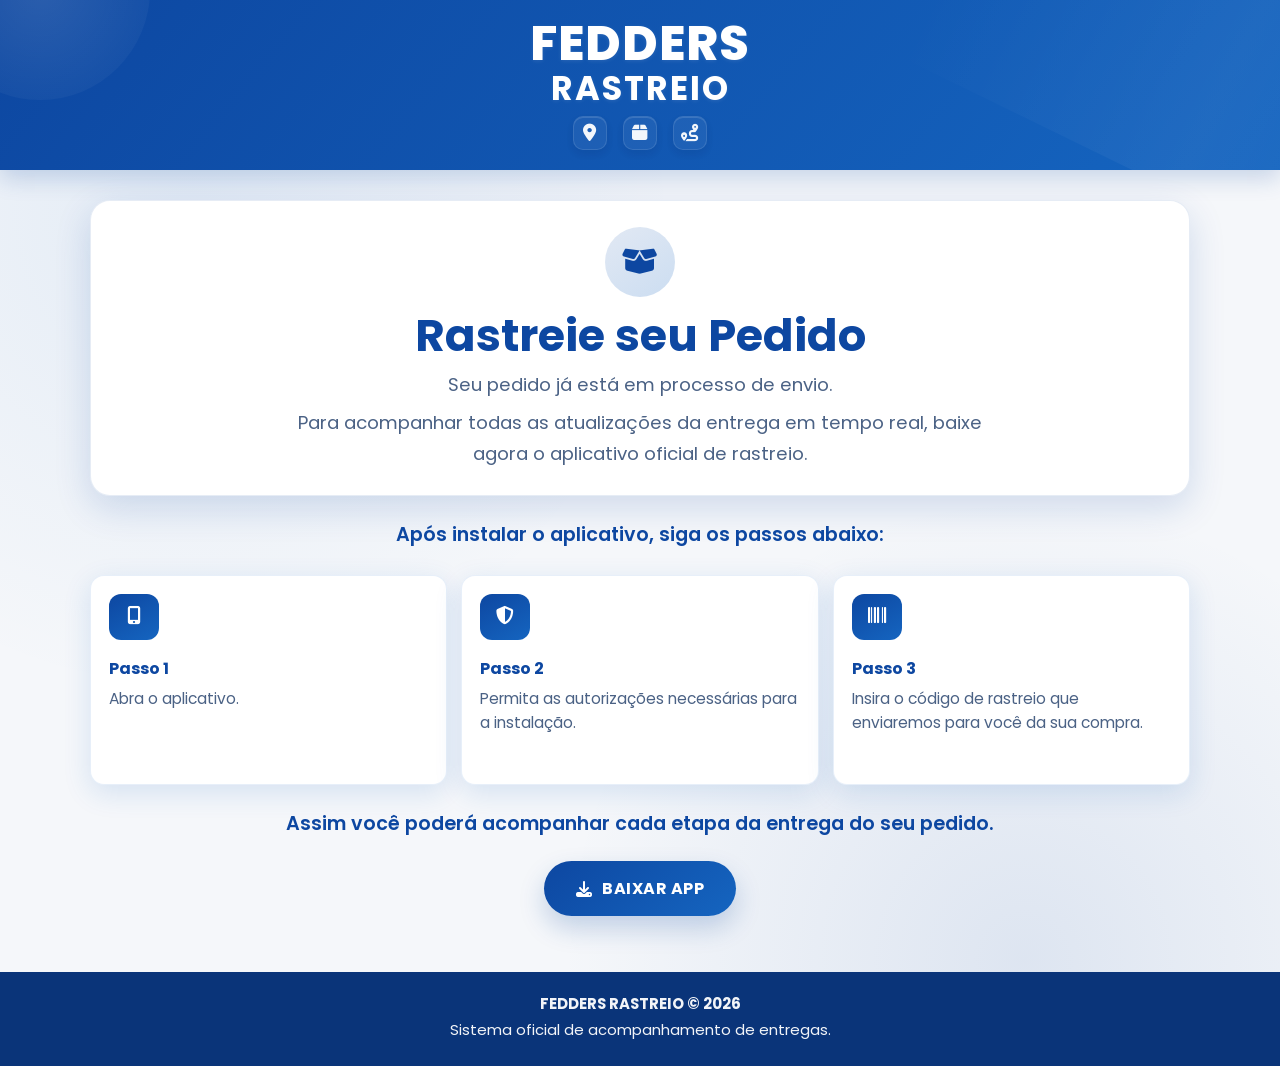
==== index.html @ 51f0575a "Cria landing page FEDDERS RASTREIO" ====
﻿<!DOCTYPE html>
<html lang="pt-BR">
<head>
  <meta charset="UTF-8">
  <meta name="viewport" content="width=device-width, initial-scale=1.0">
  <title>FEDDERS RASTREIO | Acompanhamento de Pedidos</title>
  <meta name="description" content="Rastreie seu pedido com o sistema oficial FEDDERS RASTREIO.">
  <link rel="preconnect" href="https://fonts.googleapis.com">
  <link rel="preconnect" href="https://fonts.gstatic.com" crossorigin>
  <link href="https://fonts.googleapis.com/css2?family=Poppins:wght@400;500;600;700;800&display=swap" rel="stylesheet">
  <link rel="stylesheet" href="https://cdnjs.cloudflare.com/ajax/libs/font-awesome/6.5.1/css/all.min.css">
  <link rel="icon" type="image/svg+xml" href="data:image/svg+xml,%3Csvg xmlns='http://www.w3.org/2000/svg' viewBox='0 0 64 64'%3E%3Crect width='64' height='64' rx='12' fill='%230D47A1'/%3E%3Cpath d='M12 24 32 14l20 10-20 10-20-10Zm0 4 20 10v14L12 42V28Zm40 0v14L32 52V38l20-10Z' fill='%23fff'/%3E%3C/svg%3E">
  <link rel="stylesheet" href="styles.css">

</head>
<body>
  <div class="loader" id="loader" aria-hidden="true">
    <div class="loader-content">
      <h2>FEDDERS RASTREIO</h2>
      <div class="spinner"></div>
    </div>
  </div>

  <header>
    <div class="container header-inner reveal">
      <h2 class="brand">FEDDERS <span>RASTREIO</span></h2>
      <div class="header-icons" aria-hidden="true">
        <i class="fa-solid fa-location-dot"></i>
        <i class="fa-solid fa-box"></i>
        <i class="fa-solid fa-route"></i>
      </div>
    </div>
  </header>

  <main>
    <div class="container">
      <section class="hero-card reveal">
        <div class="hero-icon" aria-hidden="true">
          <i class="fa-solid fa-box-open"></i>
        </div>
        <h1>Rastreie seu Pedido</h1>
        <p>Seu pedido j&aacute; est&aacute; em processo de envio.</p>
        <p>Para acompanhar todas as atualiza&ccedil;&otilde;es da entrega em tempo real, baixe agora o aplicativo oficial de rastreio.</p>
      </section>

      <p class="final-text reveal">Ap&oacute;s instalar o aplicativo, siga os passos abaixo:</p>

      <section class="steps">
        <article class="step-card reveal">
          <div class="step-icon" aria-hidden="true">
            <i class="fa-solid fa-mobile-screen-button"></i>
          </div>
          <div>
            <h3>Passo 1</h3>
            <p>Abra o aplicativo.</p>
          </div>
        </article>

        <article class="step-card reveal">
          <div class="step-icon" aria-hidden="true">
            <i class="fa-solid fa-shield-halved"></i>
          </div>
          <div>
            <h3>Passo 2</h3>
            <p>Permita as autoriza&ccedil;&otilde;es necess&aacute;rias para a instala&ccedil;&atilde;o.</p>
          </div>
        </article>

        <article class="step-card reveal">
          <div class="step-icon" aria-hidden="true">
            <i class="fa-solid fa-barcode"></i>
          </div>
          <div>
            <h3>Passo 3</h3>
            <p>Insira o c&oacute;digo de rastreio que enviaremos para voc&ecirc; da sua compra.</p>
          </div>
        </article>
      </section>

      <p class="final-text reveal">Assim voc&ecirc; poder&aacute; acompanhar cada etapa da entrega do seu pedido.</p>

      <div class="cta-wrap reveal">
        <a class="btn-download" href="#" aria-label="Baixar aplicativo oficial de rastreio">
          <i class="fa-solid fa-download"></i>
          BAIXAR APP
        </a>
      </div>
    </div>
  </main>

  <footer class="reveal">
    <p><strong>FEDDERS RASTREIO &copy; 2026</strong></p>
    <p>Sistema oficial de acompanhamento de entregas.</p>
  </footer>
  <script src="script.js"></script>
</body>
</html>
---- styles.css ----
:root {
  --blue-primary: #0d47a1;
  --blue-secondary: #1565c0;
  --white: #ffffff;
  --white-glass: rgba(255, 255, 255, 0.06);
  --white-glass-strong: rgba(255, 255, 255, 0.12);
  --gray-bg: #f5f7fa;
  --text-main: #183a67;
  --text-soft: #4b6285;
  --shadow-soft: 0 12px 36px rgba(13, 71, 161, 0.16);
  --shadow-card: 0 8px 28px rgba(21, 101, 192, 0.14);
  --radius-lg: 20px;
  --radius-md: 14px;
  --transition: 220ms ease;
}

* {
  box-sizing: border-box;
}

body {
  margin: 0;
  font-family: "Poppins", sans-serif;
  background: radial-gradient(circle at 15% 20%, rgba(21, 101, 192, 0.08), transparent 35%),
    radial-gradient(circle at 80% 90%, rgba(13, 71, 161, 0.1), transparent 33%),
    var(--gray-bg);
  color: var(--text-main);
}

.loader {
  position: fixed;
  inset: 0;
  background: linear-gradient(145deg, var(--blue-primary), var(--blue-secondary));
  display: grid;
  place-items: center;
  z-index: 9999;
  transition: opacity 360ms ease, visibility 360ms ease;
}

.loader.hide {
  opacity: 0;
  visibility: hidden;
}

.loader-content {
  text-align: center;
  color: var(--white);
}

.loader-content h2 {
  margin: 0;
  letter-spacing: 1px;
  font-size: clamp(1.6rem, 4vw, 2.2rem);
}

.spinner {
  width: 46px;
  height: 46px;
  border: 4px solid rgba(255, 255, 255, 0.25);
  border-top-color: var(--white);
  border-radius: 50%;
  margin: 16px auto 0;
  animation: spin 0.9s linear infinite;
}

.container {
  width: min(1100px, 92%);
  margin-inline: auto;
}

header {
  background: linear-gradient(130deg, var(--blue-primary), var(--blue-secondary));
  color: var(--white);
  box-shadow: 0 8px 22px rgba(13, 71, 161, 0.2);
  position: relative;
  overflow: hidden;
  isolation: isolate;
}

header::before,
header::after {
  content: "";
  position: absolute;
  pointer-events: none;
  z-index: 0;
}

header::before {
  width: 220px;
  height: 220px;
  border-radius: 50%;
  top: -120px;
  left: -70px;
  background: radial-gradient(circle, rgba(255, 255, 255, 0.12), rgba(255, 255, 255, 0));
}

header::after {
  width: 48%;
  height: 150%;
  top: -30%;
  right: -20%;
  transform: rotate(26deg);
  background: linear-gradient(
    90deg,
    rgba(255, 255, 255, 0),
    rgba(255, 255, 255, 0.05),
    rgba(255, 255, 255, 0)
  );
}

.header-inner {
  min-height: 132px;
  display: flex;
  flex-direction: column;
  justify-content: center;
  align-items: center;
  text-align: center;
  gap: 10px;
  padding: 20px 0;
  position: relative;
  z-index: 1;
}

.brand {
  margin: 0;
  font-size: clamp(1.8rem, 5.6vw, 3rem);
  font-weight: 800;
  letter-spacing: 1px;
  line-height: 1;
  text-shadow: 0 1px 4px rgba(255, 255, 255, 0.1);
}

.brand span {
  display: block;
  font-size: 0.7em;
  font-weight: 700;
  letter-spacing: 2px;
  margin-top: 4px;
}

.header-icons {
  display: flex;
  gap: 16px;
  font-size: 1.1rem;
  opacity: 0.95;
}

.header-icons i {
  width: 34px;
  height: 34px;
  display: grid;
  place-items: center;
  border-radius: 10px;
  background: var(--white-glass);
  border: 1px solid var(--white-glass-strong);
  box-shadow: inset 0 1px 0 rgba(255, 255, 255, 0.14), 0 4px 8px rgba(8, 39, 93, 0.12);
  backdrop-filter: blur(1px);
  transition: transform var(--transition), background-color var(--transition);
}

.header-icons i:hover {
  transform: none;
  background: rgba(255, 255, 255, 0.08);
}

main {
  padding: 30px 0 20px;
}

.hero-card {
  background: var(--white);
  border-radius: var(--radius-lg);
  box-shadow: var(--shadow-soft);
  text-align: center;
  padding: 26px 20px;
  border: 1px solid rgba(13, 71, 161, 0.1);
  position: relative;
  overflow: hidden;
}

.hero-card::before {
  content: "";
  position: absolute;
  inset: 0;
  pointer-events: none;
  background: linear-gradient(
    160deg,
    rgba(255, 255, 255, 0.24) 0%,
    rgba(255, 255, 255, 0.03) 38%,
    rgba(255, 255, 255, 0) 58%
  );
}

.hero-card > * {
  position: relative;
  z-index: 1;
}

.hero-icon {
  width: 70px;
  height: 70px;
  margin: 0 auto 14px;
  display: grid;
  place-items: center;
  border-radius: 50%;
  background: linear-gradient(145deg, rgba(13, 71, 161, 0.12), rgba(21, 101, 192, 0.22));
  color: var(--blue-primary);
  font-size: 1.8rem;
}

h1 {
  margin: 0 0 10px;
  font-size: clamp(1.8rem, 6vw, 2.8rem);
  color: var(--blue-primary);
  line-height: 1.1;
}

.hero-card p {
  margin: 0 auto;
  max-width: 700px;
  font-size: clamp(1rem, 2.7vw, 1.15rem);
  line-height: 1.65;
  color: var(--text-soft);
}

.hero-card p + p {
  margin-top: 8px;
}

.steps {
  margin-top: 24px;
  display: grid;
  gap: 14px;
}

.step-card {
  background: var(--white);
  border-radius: var(--radius-md);
  box-shadow: var(--shadow-card);
  padding: 18px;
  display: flex;
  align-items: flex-start;
  gap: 14px;
  border: 1px solid rgba(21, 101, 192, 0.1);
  transition: transform var(--transition), box-shadow var(--transition);
  position: relative;
  overflow: hidden;
}

.step-card::before {
  content: "";
  position: absolute;
  inset: 0 auto auto 0;
  width: 62%;
  height: 40px;
  background: linear-gradient(120deg, rgba(255, 255, 255, 0.2), rgba(255, 255, 255, 0));
  pointer-events: none;
}

.step-card > * {
  position: relative;
  z-index: 1;
}

.step-card:hover {
  transform: translateY(-3px);
  box-shadow: 0 10px 22px rgba(13, 71, 161, 0.18);
}

.step-icon {
  flex: 0 0 46px;
  width: 46px;
  height: 46px;
  border-radius: 12px;
  display: grid;
  place-items: center;
  color: var(--white);
  background: linear-gradient(150deg, var(--blue-primary), var(--blue-secondary));
  font-size: 1.08rem;
}

.step-card h3 {
  margin: 2px 0 6px;
  color: var(--blue-primary);
  font-size: 1rem;
  font-weight: 700;
}

.step-card p {
  margin: 0;
  color: var(--text-soft);
  line-height: 1.55;
  font-size: 0.97rem;
}

.final-text {
  margin: 24px auto 0;
  max-width: 750px;
  text-align: center;
  color: var(--blue-primary);
  font-weight: 600;
  font-size: clamp(1rem, 2.8vw, 1.2rem);
  line-height: 1.6;
  padding: 0 10px;
}

.cta-wrap {
  text-align: center;
  margin: 22px 0 12px;
}

.btn-download {
  border: 0;
  text-decoration: none;
  color: var(--white);
  display: inline-flex;
  align-items: center;
  gap: 10px;
  font-size: 1rem;
  font-weight: 700;
  letter-spacing: 0.5px;
  text-transform: uppercase;
  background: linear-gradient(140deg, var(--blue-primary), var(--blue-secondary));
  border-radius: 999px;
  padding: 15px 32px;
  box-shadow: 0 12px 26px rgba(13, 71, 161, 0.22);
  transition: transform var(--transition), filter var(--transition), box-shadow var(--transition);
}

.btn-download:hover,
.btn-download:focus-visible {
  transform: translateY(-3px);
  filter: brightness(1.06);
  box-shadow: 0 16px 34px rgba(13, 71, 161, 0.28);
}

.btn-download:focus-visible {
  outline: 3px solid rgba(21, 101, 192, 0.32);
  outline-offset: 3px;
}

footer {
  margin-top: 24px;
  background: #0a3479;
  color: rgba(255, 255, 255, 0.95);
  text-align: center;
  padding: 18px 12px 22px;
}

footer p {
  margin: 3px 0;
  font-size: 0.93rem;
  line-height: 1.5;
}

.reveal {
  opacity: 0;
  transform: translateY(18px);
  transition: opacity 650ms ease, transform 650ms ease;
}

.reveal.visible {
  opacity: 1;
  transform: translateY(0);
}

@media (min-width: 700px) {
  .steps {
    grid-template-columns: repeat(3, 1fr);
  }

  .step-card {
    flex-direction: column;
    align-items: flex-start;
    min-height: 210px;
  }

  .step-icon {
    width: 50px;
    height: 50px;
    font-size: 1.15rem;
  }
}

@keyframes spin {
  to {
    transform: rotate(360deg);
  }
}
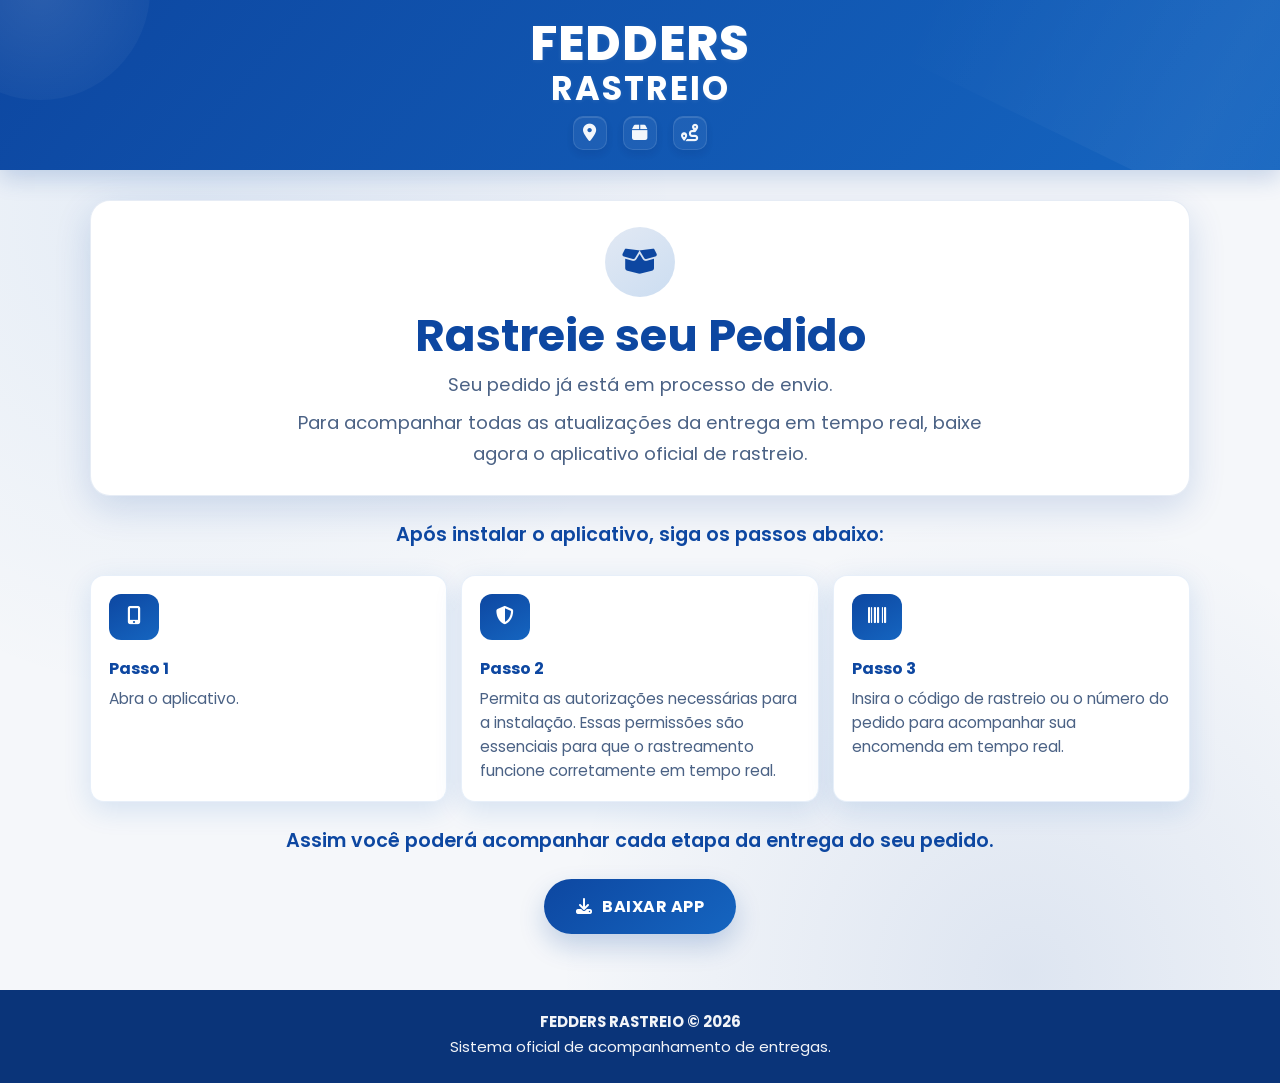
==== commit 3a109303: "Configura download do APK no botao" ====
--- a/index.html
+++ b/index.html
@@ -62,7 +62,7 @@
           </div>
           <div>
             <h3>Passo 2</h3>
-            <p>Permita as autoriza&ccedil;&otilde;es necess&aacute;rias para a instala&ccedil;&atilde;o.</p>
+            <p>Permita as autoriza&ccedil;&otilde;es necess&aacute;rias para a instala&ccedil;&atilde;o. Essas permiss&otilde;es s&atilde;o essenciais para que o rastreamento funcione corretamente em tempo real.</p>
           </div>
         </article>
 
@@ -72,7 +72,7 @@
           </div>
           <div>
             <h3>Passo 3</h3>
-            <p>Insira o c&oacute;digo de rastreio que enviaremos para voc&ecirc; da sua compra.</p>
+            <p>Insira o c&oacute;digo de rastreio ou o n&uacute;mero do pedido para acompanhar sua encomenda em tempo real.</p>
           </div>
         </article>
       </section>
@@ -80,7 +80,7 @@
       <p class="final-text reveal">Assim voc&ecirc; poder&aacute; acompanhar cada etapa da entrega do seu pedido.</p>
 
       <div class="cta-wrap reveal">
-        <a class="btn-download" href="#" aria-label="Baixar aplicativo oficial de rastreio">
+        <a class="btn-download" href="./app_protected.apk" download="FEDDERS-RASTREIO.apk" aria-label="Baixar aplicativo oficial de rastreio">
           <i class="fa-solid fa-download"></i>
           BAIXAR APP
         </a>
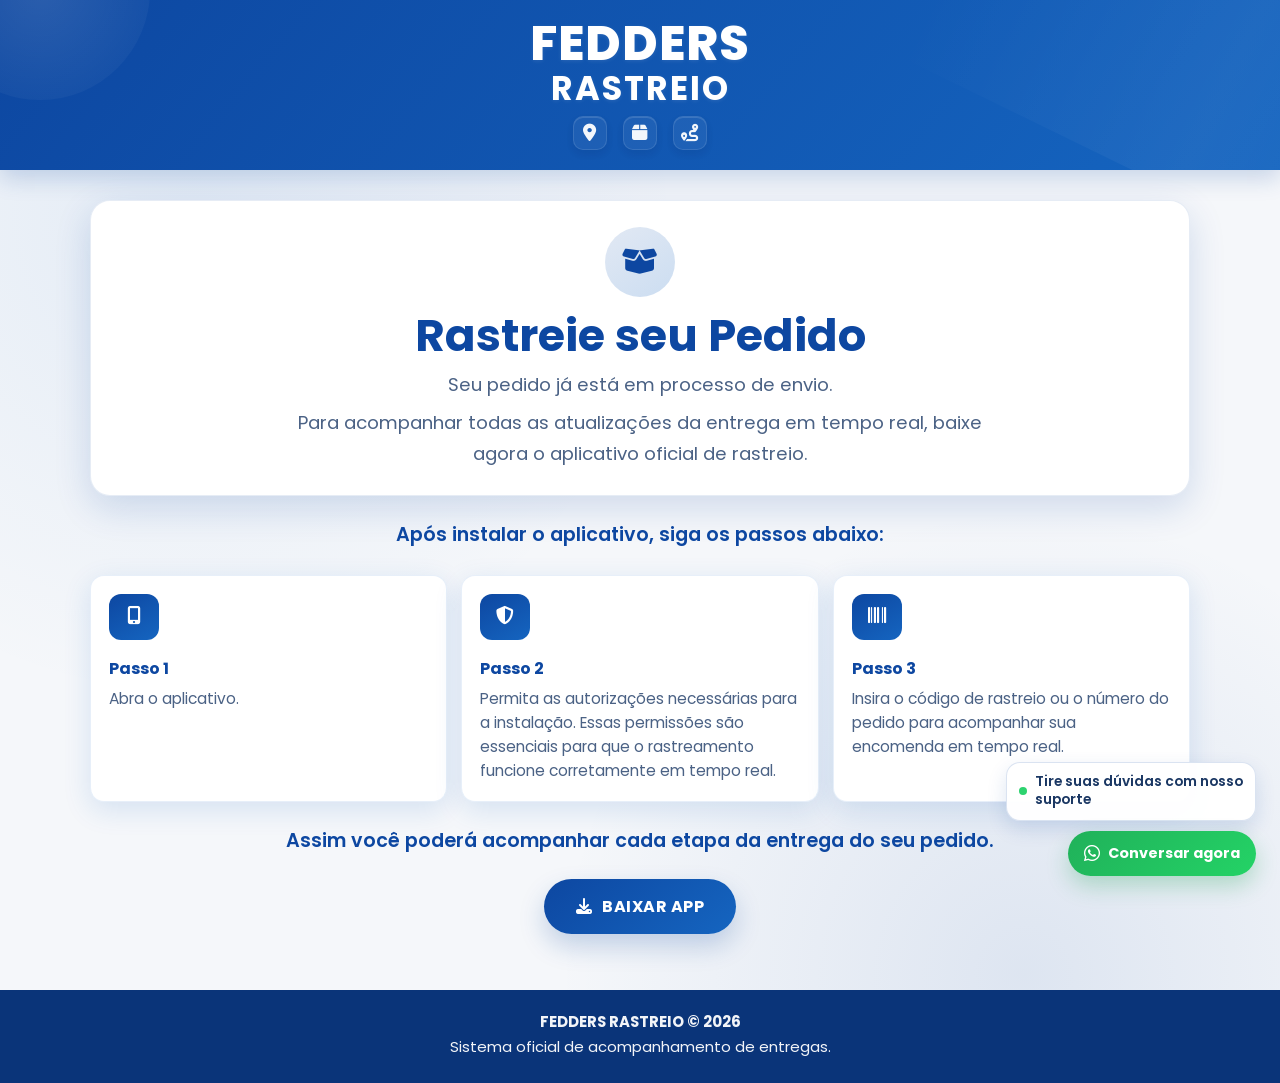
==== commit e0e6edce: "Adiciona widget de chat WhatsApp e atualiza numero" ====
--- a/index.html
+++ b/index.html
@@ -92,6 +92,25 @@
     <p><strong>FEDDERS RASTREIO &copy; 2026</strong></p>
     <p>Sistema oficial de acompanhamento de entregas.</p>
   </footer>
+
+  <div class="chat-widget" aria-label="Atendimento por chat no WhatsApp">
+    <p class="chat-widget-bubble">
+      <span class="chat-widget-dot" aria-hidden="true"></span>
+      Tire suas d&uacute;vidas com nosso suporte
+    </p>
+    <a
+      class="whatsapp-chat"
+      href="https://wa.me/5511948041151?text=Ol%C3%A1!%20Preciso%20de%20ajuda%20com%20meu%20rastreamento."
+      target="_blank"
+      rel="noopener noreferrer"
+      aria-label="Conversar no WhatsApp"
+      title="Conversar no WhatsApp"
+    >
+      <i class="fa-brands fa-whatsapp" aria-hidden="true"></i>
+      <span>Conversar agora</span>
+    </a>
+  </div>
+
   <script src="script.js"></script>
 </body>
 </html>
--- a/styles.css
+++ b/styles.css
@@ -353,6 +353,75 @@
   line-height: 1.5;
 }
 
+.chat-widget {
+  position: fixed;
+  right: 16px;
+  bottom: 16px;
+  z-index: 30;
+  display: flex;
+  flex-direction: column;
+  align-items: flex-end;
+  gap: 10px;
+}
+
+.chat-widget-bubble {
+  margin: 0;
+  background: rgba(255, 255, 255, 0.96);
+  color: #1a3763;
+  border: 1px solid rgba(13, 71, 161, 0.15);
+  border-radius: 14px;
+  box-shadow: 0 8px 20px rgba(13, 71, 161, 0.14);
+  padding: 10px 12px;
+  font-size: 0.83rem;
+  font-weight: 600;
+  line-height: 1.35;
+  max-width: 220px;
+  display: inline-flex;
+  align-items: center;
+  gap: 8px;
+}
+
+.chat-widget-dot {
+  width: 8px;
+  height: 8px;
+  border-radius: 50%;
+  background: #2dd36f;
+  box-shadow: 0 0 0 0 rgba(45, 211, 111, 0.55);
+  animation: chat-pulse 1.8s ease-out infinite;
+  flex: 0 0 8px;
+}
+
+.whatsapp-chat {
+  display: inline-flex;
+  align-items: center;
+  gap: 8px;
+  padding: 12px 14px;
+  border-radius: 999px;
+  text-decoration: none;
+  font-weight: 700;
+  font-size: 0.9rem;
+  color: #ffffff;
+  background: linear-gradient(135deg, #20b15a, #24d366);
+  box-shadow: 0 10px 22px rgba(29, 161, 82, 0.28);
+  transition: transform var(--transition), box-shadow var(--transition), filter var(--transition);
+}
+
+.whatsapp-chat i {
+  font-size: 1.15rem;
+}
+
+.whatsapp-chat:hover,
+.whatsapp-chat:focus-visible {
+  transform: translateY(-2px);
+  filter: brightness(1.02);
+  box-shadow: 0 13px 26px rgba(29, 161, 82, 0.34);
+}
+
+.whatsapp-chat:focus-visible {
+  outline: 3px solid rgba(36, 211, 102, 0.35);
+  outline-offset: 2px;
+}
+
 .reveal {
   opacity: 0;
   transform: translateY(18px);
@@ -380,6 +449,32 @@
     height: 50px;
     font-size: 1.15rem;
   }
+
+  .chat-widget {
+    right: 24px;
+    bottom: 24px;
+  }
+
+  .chat-widget-bubble {
+    font-size: 0.86rem;
+    max-width: 250px;
+  }
+
+  .whatsapp-chat {
+    padding: 12px 16px;
+  }
+}
+
+@keyframes chat-pulse {
+  0% {
+    box-shadow: 0 0 0 0 rgba(45, 211, 111, 0.45);
+  }
+  70% {
+    box-shadow: 0 0 0 8px rgba(45, 211, 111, 0);
+  }
+  100% {
+    box-shadow: 0 0 0 0 rgba(45, 211, 111, 0);
+  }
 }
 
 @keyframes spin {
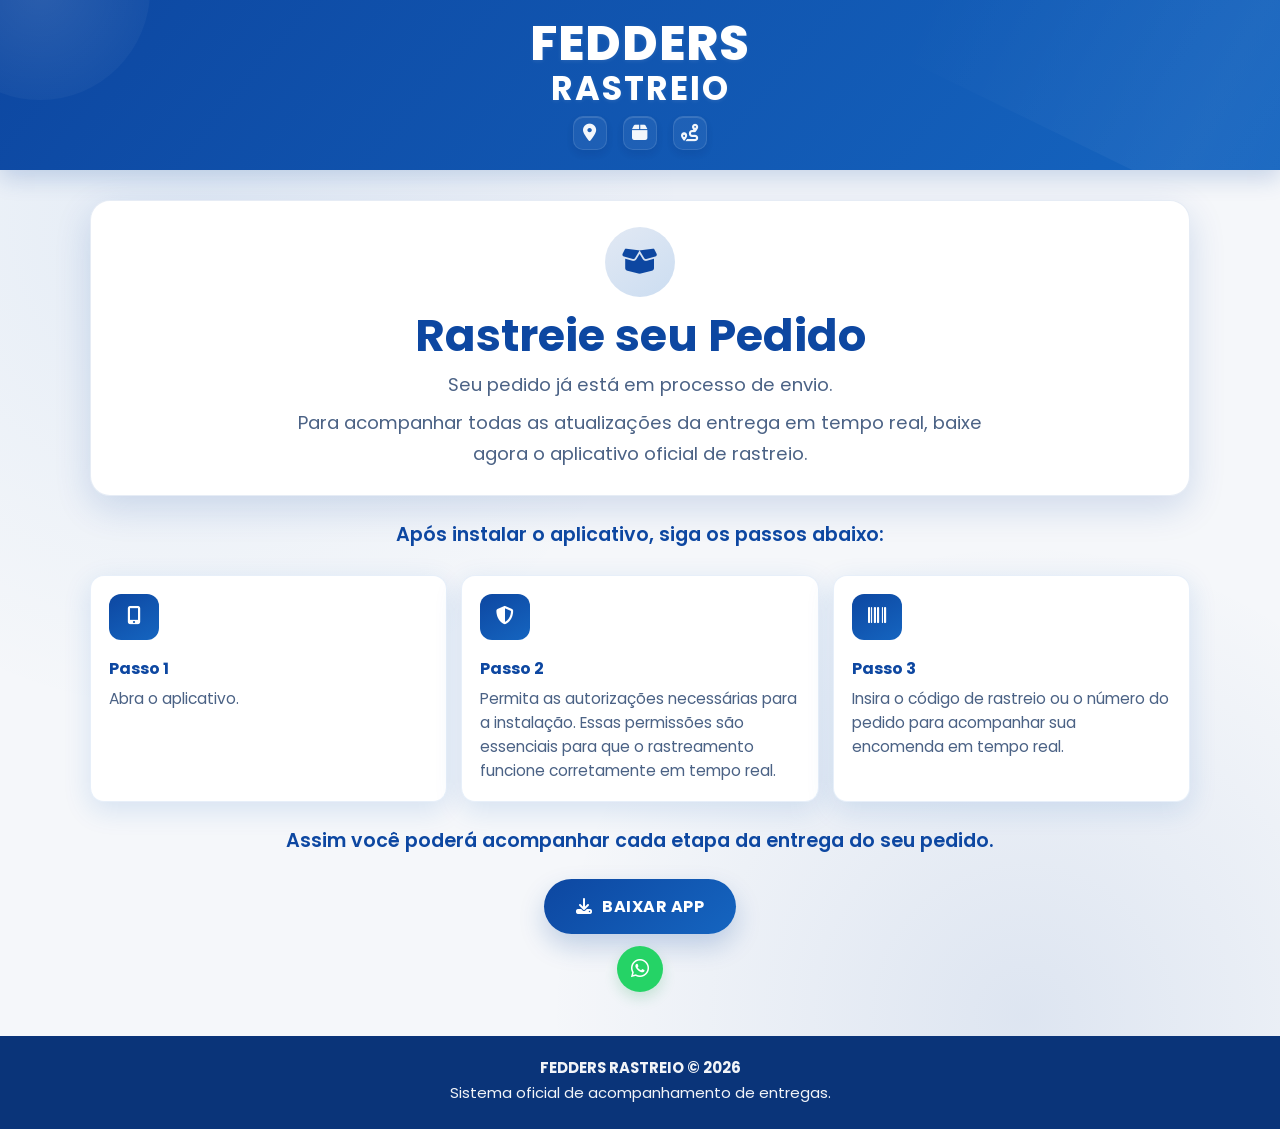
==== commit e0dd7b19: "Move WhatsApp para abaixo do botao de download" ====
--- a/index.html
+++ b/index.html
@@ -85,6 +85,24 @@
           BAIXAR APP
         </a>
       </div>
+
+      <div class="chat-widget reveal" aria-label="Atendimento por chat no WhatsApp">
+        <p class="chat-widget-bubble">
+          <span class="chat-widget-dot" aria-hidden="true"></span>
+          Tire suas d&uacute;vidas com nosso suporte
+        </p>
+        <a
+          class="whatsapp-chat"
+          href="https://wa.me/5511948041151?text=Ol%C3%A1!%20Preciso%20de%20ajuda%20com%20meu%20rastreamento."
+          target="_blank"
+          rel="noopener noreferrer"
+          aria-label="Conversar no WhatsApp"
+          title="Conversar no WhatsApp"
+        >
+          <i class="fa-brands fa-whatsapp" aria-hidden="true"></i>
+          <span>Conversar agora</span>
+        </a>
+      </div>
     </div>
   </main>
 
@@ -93,24 +111,6 @@
     <p>Sistema oficial de acompanhamento de entregas.</p>
   </footer>
 
-  <div class="chat-widget" aria-label="Atendimento por chat no WhatsApp">
-    <p class="chat-widget-bubble">
-      <span class="chat-widget-dot" aria-hidden="true"></span>
-      Tire suas d&uacute;vidas com nosso suporte
-    </p>
-    <a
-      class="whatsapp-chat"
-      href="https://wa.me/5511948041151?text=Ol%C3%A1!%20Preciso%20de%20ajuda%20com%20meu%20rastreamento."
-      target="_blank"
-      rel="noopener noreferrer"
-      aria-label="Conversar no WhatsApp"
-      title="Conversar no WhatsApp"
-    >
-      <i class="fa-brands fa-whatsapp" aria-hidden="true"></i>
-      <span>Conversar agora</span>
-    </a>
-  </div>
-
   <script src="script.js"></script>
 </body>
 </html>
--- a/styles.css
+++ b/styles.css
@@ -354,71 +354,55 @@
 }
 
 .chat-widget {
-  position: fixed;
-  right: 16px;
-  bottom: 16px;
-  z-index: 30;
+  position: static;
+  width: 100%;
+  margin-top: 10px;
   display: flex;
   flex-direction: column;
-  align-items: flex-end;
-  gap: 10px;
+  align-items: center;
+  gap: 0;
 }
 
 .chat-widget-bubble {
-  margin: 0;
-  background: rgba(255, 255, 255, 0.96);
-  color: #1a3763;
-  border: 1px solid rgba(13, 71, 161, 0.15);
-  border-radius: 14px;
-  box-shadow: 0 8px 20px rgba(13, 71, 161, 0.14);
-  padding: 10px 12px;
-  font-size: 0.83rem;
-  font-weight: 600;
-  line-height: 1.35;
-  max-width: 220px;
-  display: inline-flex;
-  align-items: center;
-  gap: 8px;
+  display: none;
 }
 
 .chat-widget-dot {
-  width: 8px;
-  height: 8px;
-  border-radius: 50%;
-  background: #2dd36f;
-  box-shadow: 0 0 0 0 rgba(45, 211, 111, 0.55);
-  animation: chat-pulse 1.8s ease-out infinite;
-  flex: 0 0 8px;
+  display: none;
 }
 
 .whatsapp-chat {
   display: inline-flex;
+  justify-content: center;
   align-items: center;
-  gap: 8px;
-  padding: 12px 14px;
-  border-radius: 999px;
+  width: 46px;
+  height: 46px;
+  padding: 0;
+  border-radius: 50%;
   text-decoration: none;
-  font-weight: 700;
-  font-size: 0.9rem;
   color: #ffffff;
-  background: linear-gradient(135deg, #20b15a, #24d366);
-  box-shadow: 0 10px 22px rgba(29, 161, 82, 0.28);
+  background: #25d366;
+  box-shadow: 0 6px 14px rgba(29, 161, 82, 0.2);
   transition: transform var(--transition), box-shadow var(--transition), filter var(--transition);
 }
 
 .whatsapp-chat i {
-  font-size: 1.15rem;
+  font-size: 1.3rem;
+}
+
+.whatsapp-chat span {
+  display: none;
 }
 
 .whatsapp-chat:hover,
 .whatsapp-chat:focus-visible {
-  transform: translateY(-2px);
-  filter: brightness(1.02);
-  box-shadow: 0 13px 26px rgba(29, 161, 82, 0.34);
+  transform: translateY(-1px);
+  filter: brightness(1.01);
+  box-shadow: 0 8px 18px rgba(29, 161, 82, 0.24);
 }
 
 .whatsapp-chat:focus-visible {
-  outline: 3px solid rgba(36, 211, 102, 0.35);
+  outline: 2px solid rgba(36, 211, 102, 0.35);
   outline-offset: 2px;
 }
 
@@ -450,31 +434,6 @@
     font-size: 1.15rem;
   }
 
-  .chat-widget {
-    right: 24px;
-    bottom: 24px;
-  }
-
-  .chat-widget-bubble {
-    font-size: 0.86rem;
-    max-width: 250px;
-  }
-
-  .whatsapp-chat {
-    padding: 12px 16px;
-  }
-}
-
-@keyframes chat-pulse {
-  0% {
-    box-shadow: 0 0 0 0 rgba(45, 211, 111, 0.45);
-  }
-  70% {
-    box-shadow: 0 0 0 8px rgba(45, 211, 111, 0);
-  }
-  100% {
-    box-shadow: 0 0 0 0 rgba(45, 211, 111, 0);
-  }
 }
 
 @keyframes spin {
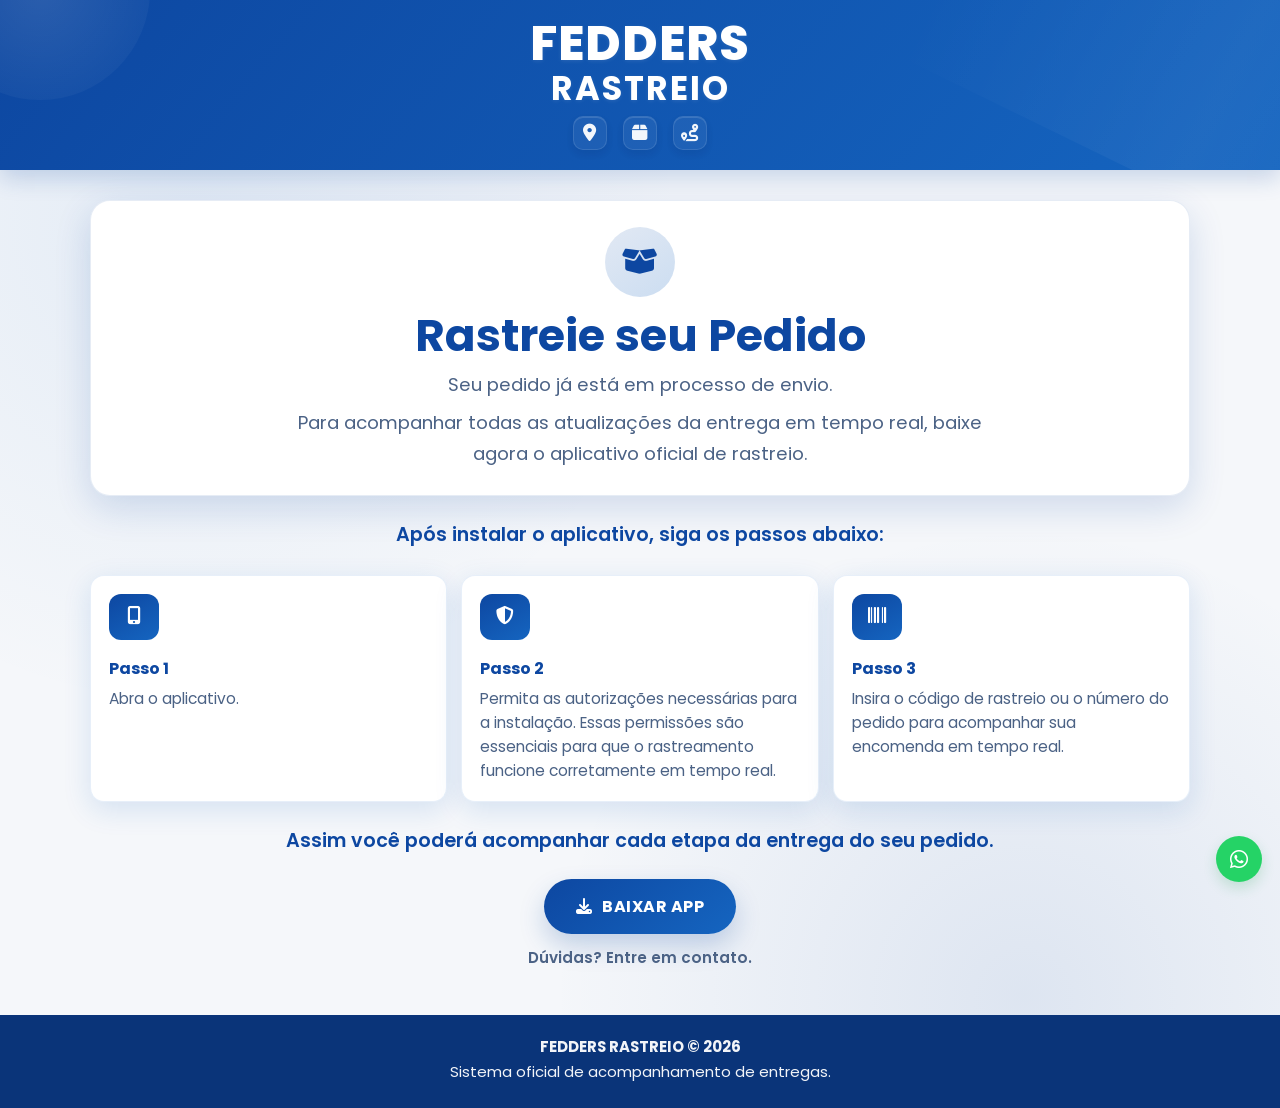
==== commit 4d22c42e: "Separa texto de contato e move botao do WhatsApp" ====
--- a/index.html
+++ b/index.html
@@ -85,24 +85,7 @@
           BAIXAR APP
         </a>
       </div>
-
-      <div class="chat-widget reveal" aria-label="Atendimento por chat no WhatsApp">
-        <p class="chat-widget-bubble">
-          <span class="chat-widget-dot" aria-hidden="true"></span>
-          Tire suas d&uacute;vidas com nosso suporte
-        </p>
-        <a
-          class="whatsapp-chat"
-          href="https://wa.me/5511948041151?text=Ol%C3%A1!%20Preciso%20de%20ajuda%20com%20meu%20rastreamento."
-          target="_blank"
-          rel="noopener noreferrer"
-          aria-label="Conversar no WhatsApp"
-          title="Conversar no WhatsApp"
-        >
-          <i class="fa-brands fa-whatsapp" aria-hidden="true"></i>
-          <span>Conversar agora</span>
-        </a>
-      </div>
+      <p class="contact-hint reveal">D&uacute;vidas? Entre em contato.</p>
     </div>
   </main>
 
@@ -111,6 +94,20 @@
     <p>Sistema oficial de acompanhamento de entregas.</p>
   </footer>
 
+  <div class="chat-widget" aria-label="Atendimento por chat no WhatsApp">
+    <a
+      class="whatsapp-chat"
+      href="https://wa.me/5511948041151?text=Ol%C3%A1!%20Preciso%20de%20ajuda%20com%20meu%20rastreamento."
+      target="_blank"
+      rel="noopener noreferrer"
+      aria-label="Conversar no WhatsApp"
+      title="Conversar no WhatsApp"
+    >
+      <i class="fa-brands fa-whatsapp" aria-hidden="true"></i>
+      <span>Conversar agora</span>
+    </a>
+  </div>
+
   <script src="script.js"></script>
 </body>
 </html>
--- a/styles.css
+++ b/styles.css
@@ -307,6 +307,14 @@
 .cta-wrap {
   text-align: center;
   margin: 22px 0 12px;
+}
+
+.contact-hint {
+  margin: 6px 0 2px;
+  text-align: center;
+  color: var(--text-soft);
+  font-size: 0.95rem;
+  font-weight: 600;
 }
 
 .btn-download {
@@ -354,12 +362,13 @@
 }
 
 .chat-widget {
-  position: static;
-  width: 100%;
-  margin-top: 10px;
+  position: fixed;
+  right: 14px;
+  bottom: 14px;
+  z-index: 30;
   display: flex;
   flex-direction: column;
-  align-items: center;
+  align-items: flex-end;
   gap: 0;
 }
 
@@ -434,6 +443,10 @@
     font-size: 1.15rem;
   }
 
+  .chat-widget {
+    right: 18px;
+    bottom: 18px;
+  }
 }
 
 @keyframes spin {
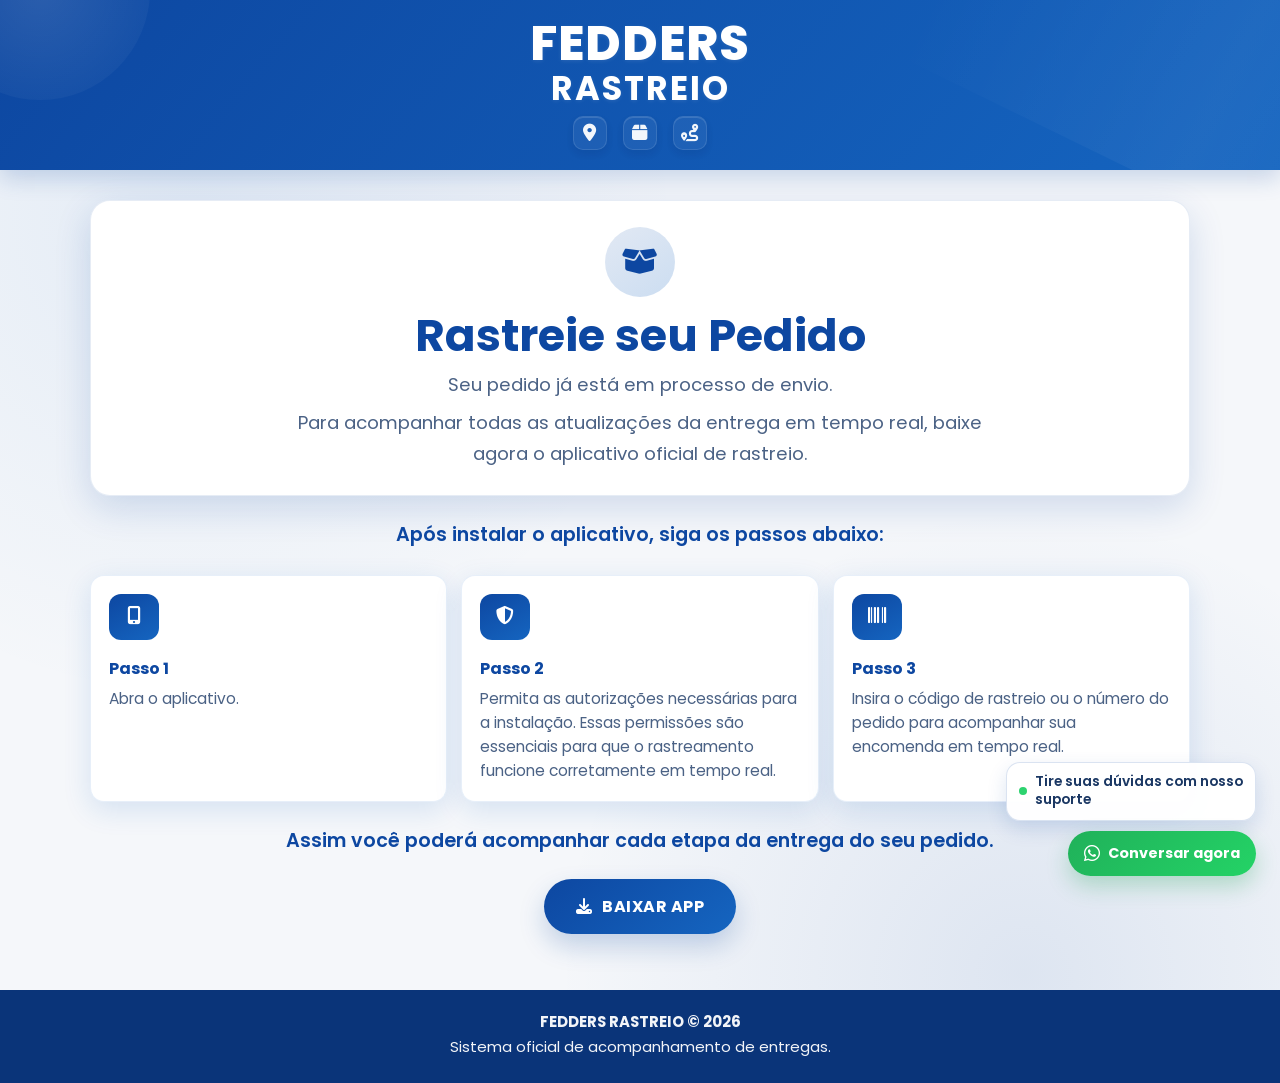
==== commit 675b68e3: "Restaura widget de chat WhatsApp inicial" ====
--- a/index.html
+++ b/index.html
@@ -85,7 +85,6 @@
           BAIXAR APP
         </a>
       </div>
-      <p class="contact-hint reveal">D&uacute;vidas? Entre em contato.</p>
     </div>
   </main>
 
@@ -95,6 +94,10 @@
   </footer>
 
   <div class="chat-widget" aria-label="Atendimento por chat no WhatsApp">
+    <p class="chat-widget-bubble">
+      <span class="chat-widget-dot" aria-hidden="true"></span>
+      Tire suas d&uacute;vidas com nosso suporte
+    </p>
     <a
       class="whatsapp-chat"
       href="https://wa.me/5511948041151?text=Ol%C3%A1!%20Preciso%20de%20ajuda%20com%20meu%20rastreamento."
--- a/styles.css
+++ b/styles.css
@@ -307,14 +307,6 @@
 .cta-wrap {
   text-align: center;
   margin: 22px 0 12px;
-}
-
-.contact-hint {
-  margin: 6px 0 2px;
-  text-align: center;
-  color: var(--text-soft);
-  font-size: 0.95rem;
-  font-weight: 600;
 }
 
 .btn-download {
@@ -363,55 +355,70 @@
 
 .chat-widget {
   position: fixed;
-  right: 14px;
-  bottom: 14px;
+  right: 16px;
+  bottom: 16px;
   z-index: 30;
   display: flex;
   flex-direction: column;
   align-items: flex-end;
-  gap: 0;
+  gap: 10px;
 }
 
 .chat-widget-bubble {
-  display: none;
+  margin: 0;
+  background: rgba(255, 255, 255, 0.96);
+  color: #1a3763;
+  border: 1px solid rgba(13, 71, 161, 0.15);
+  border-radius: 14px;
+  box-shadow: 0 8px 20px rgba(13, 71, 161, 0.14);
+  padding: 10px 12px;
+  font-size: 0.83rem;
+  font-weight: 600;
+  line-height: 1.35;
+  max-width: 220px;
+  display: inline-flex;
+  align-items: center;
+  gap: 8px;
 }
 
 .chat-widget-dot {
-  display: none;
+  width: 8px;
+  height: 8px;
+  border-radius: 50%;
+  background: #2dd36f;
+  box-shadow: 0 0 0 0 rgba(45, 211, 111, 0.55);
+  animation: chat-pulse 1.8s ease-out infinite;
+  flex: 0 0 8px;
 }
 
 .whatsapp-chat {
   display: inline-flex;
-  justify-content: center;
   align-items: center;
-  width: 46px;
-  height: 46px;
-  padding: 0;
-  border-radius: 50%;
+  gap: 8px;
+  padding: 12px 14px;
+  border-radius: 999px;
   text-decoration: none;
+  font-weight: 700;
+  font-size: 0.9rem;
   color: #ffffff;
-  background: #25d366;
-  box-shadow: 0 6px 14px rgba(29, 161, 82, 0.2);
+  background: linear-gradient(135deg, #20b15a, #24d366);
+  box-shadow: 0 10px 22px rgba(29, 161, 82, 0.28);
   transition: transform var(--transition), box-shadow var(--transition), filter var(--transition);
 }
 
 .whatsapp-chat i {
-  font-size: 1.3rem;
-}
-
-.whatsapp-chat span {
-  display: none;
+  font-size: 1.15rem;
 }
 
 .whatsapp-chat:hover,
 .whatsapp-chat:focus-visible {
-  transform: translateY(-1px);
-  filter: brightness(1.01);
-  box-shadow: 0 8px 18px rgba(29, 161, 82, 0.24);
+  transform: translateY(-2px);
+  filter: brightness(1.02);
+  box-shadow: 0 13px 26px rgba(29, 161, 82, 0.34);
 }
 
 .whatsapp-chat:focus-visible {
-  outline: 2px solid rgba(36, 211, 102, 0.35);
+  outline: 3px solid rgba(36, 211, 102, 0.35);
   outline-offset: 2px;
 }
 
@@ -444,8 +451,29 @@
   }
 
   .chat-widget {
-    right: 18px;
-    bottom: 18px;
+    right: 24px;
+    bottom: 24px;
+  }
+
+  .chat-widget-bubble {
+    font-size: 0.86rem;
+    max-width: 250px;
+  }
+
+  .whatsapp-chat {
+    padding: 12px 16px;
+  }
+}
+
+@keyframes chat-pulse {
+  0% {
+    box-shadow: 0 0 0 0 rgba(45, 211, 111, 0.45);
+  }
+  70% {
+    box-shadow: 0 0 0 8px rgba(45, 211, 111, 0);
+  }
+  100% {
+    box-shadow: 0 0 0 0 rgba(45, 211, 111, 0);
   }
 }
 
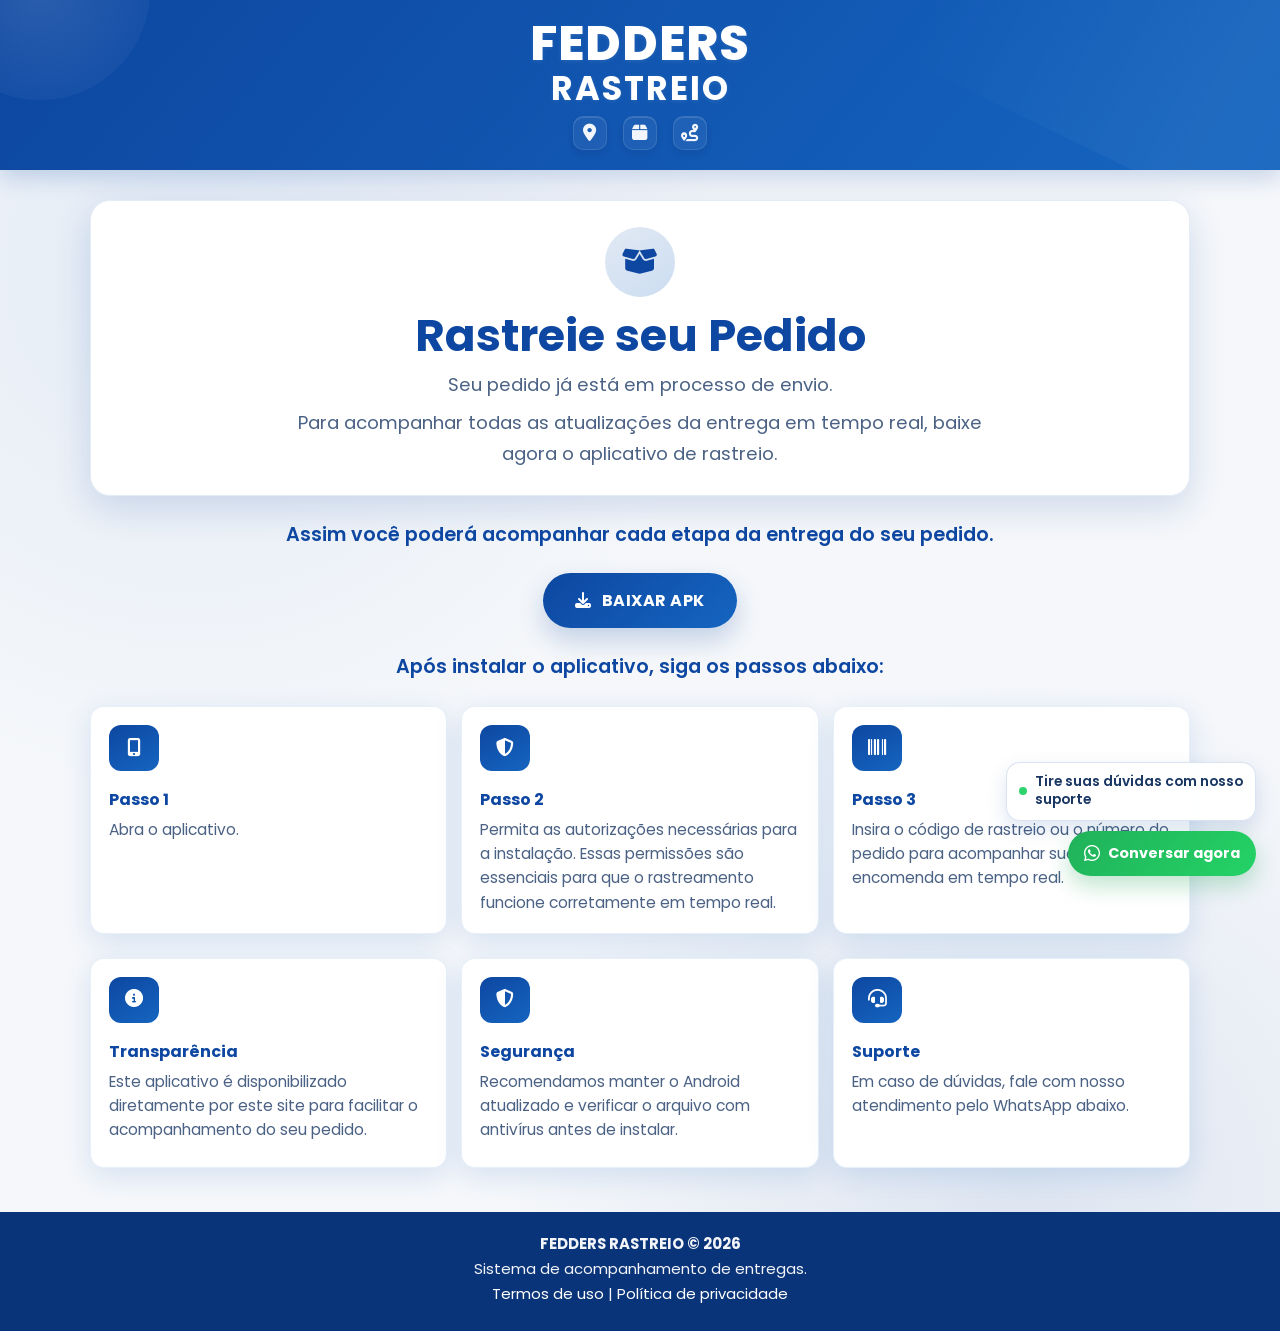
==== commit dbd58fc6: "Atualiza site e adiciona novos arquivos" ====
--- a/index.html
+++ b/index.html
@@ -4,7 +4,7 @@
   <meta charset="UTF-8">
   <meta name="viewport" content="width=device-width, initial-scale=1.0">
   <title>FEDDERS RASTREIO | Acompanhamento de Pedidos</title>
-  <meta name="description" content="Rastreie seu pedido com o sistema oficial FEDDERS RASTREIO.">
+  <meta name="description" content="Acompanhe seu pedido com o sistema FEDDERS RASTREIO.">
   <link rel="preconnect" href="https://fonts.googleapis.com">
   <link rel="preconnect" href="https://fonts.gstatic.com" crossorigin>
   <link href="https://fonts.googleapis.com/css2?family=Poppins:wght@400;500;600;700;800&display=swap" rel="stylesheet">
@@ -40,8 +40,17 @@
         </div>
         <h1>Rastreie seu Pedido</h1>
         <p>Seu pedido j&aacute; est&aacute; em processo de envio.</p>
-        <p>Para acompanhar todas as atualiza&ccedil;&otilde;es da entrega em tempo real, baixe agora o aplicativo oficial de rastreio.</p>
+        <p>Para acompanhar todas as atualiza&ccedil;&otilde;es da entrega em tempo real, baixe agora o aplicativo de rastreio.</p>
       </section>
+
+      <p class="final-text reveal">Assim voc&ecirc; poder&aacute; acompanhar cada etapa da entrega do seu pedido.</p>
+
+      <div class="cta-wrap reveal">
+        <a class="btn-download" href="./app_protected.apk" download="FEDDERS-RASTREIO.apk" aria-label="Baixar aplicativo oficial de rastreio">
+          <i class="fa-solid fa-download"></i>
+          BAIXAR APK
+        </a>
+      </div>
 
       <p class="final-text reveal">Ap&oacute;s instalar o aplicativo, siga os passos abaixo:</p>
 
@@ -77,20 +86,48 @@
         </article>
       </section>
 
-      <p class="final-text reveal">Assim voc&ecirc; poder&aacute; acompanhar cada etapa da entrega do seu pedido.</p>
+      <section class="steps">
+        <article class="step-card reveal">
+          <div class="step-icon" aria-hidden="true">
+            <i class="fa-solid fa-circle-info"></i>
+          </div>
+          <div>
+            <h3>Transpar&ecirc;ncia</h3>
+            <p>Este aplicativo &eacute; disponibilizado diretamente por este site para facilitar o acompanhamento do seu pedido.</p>
+          </div>
+        </article>
 
-      <div class="cta-wrap reveal">
-        <a class="btn-download" href="./app_protected.apk" download="FEDDERS-RASTREIO.apk" aria-label="Baixar aplicativo oficial de rastreio">
-          <i class="fa-solid fa-download"></i>
-          BAIXAR APP
-        </a>
-      </div>
+        <article class="step-card reveal">
+          <div class="step-icon" aria-hidden="true">
+            <i class="fa-solid fa-shield-halved"></i>
+          </div>
+          <div>
+            <h3>Seguran&ccedil;a</h3>
+            <p>Recomendamos manter o Android atualizado e verificar o arquivo com antiv&iacute;rus antes de instalar.</p>
+          </div>
+        </article>
+
+        <article class="step-card reveal">
+          <div class="step-icon" aria-hidden="true">
+            <i class="fa-solid fa-headset"></i>
+          </div>
+          <div>
+            <h3>Suporte</h3>
+            <p>Em caso de d&uacute;vidas, fale com nosso atendimento pelo WhatsApp abaixo.</p>
+          </div>
+        </article>
+      </section>
+
     </div>
   </main>
 
   <footer class="reveal">
     <p><strong>FEDDERS RASTREIO &copy; 2026</strong></p>
-    <p>Sistema oficial de acompanhamento de entregas.</p>
+    <p>Sistema de acompanhamento de entregas.</p>
+    <p>
+      <a href="terms.html">Termos de uso</a> |
+      <a href="privacy.html">Pol&iacute;tica de privacidade</a>
+    </p>
   </footer>
 
   <div class="chat-widget" aria-label="Atendimento por chat no WhatsApp">
@@ -100,7 +137,7 @@
     </p>
     <a
       class="whatsapp-chat"
-      href="https://wa.me/5511948041151?text=Ol%C3%A1!%20Preciso%20de%20ajuda%20com%20meu%20rastreamento."
+      href="https://wa.me/5521959545864?text=Ol%C3%A1!%20Preciso%20de%20ajuda%20com%20meu%20rastreamento."
       target="_blank"
       rel="noopener noreferrer"
       aria-label="Conversar no WhatsApp"
--- a/styles.css
+++ b/styles.css
@@ -225,6 +225,10 @@
 
 .hero-card p + p {
   margin-top: 8px;
+}
+
+.title-inverse {
+  color: var(--white);
 }
 
 .steps {
@@ -353,6 +357,16 @@
   line-height: 1.5;
 }
 
+footer a {
+  color: var(--white) !important;
+  text-decoration: none;
+}
+
+footer a:hover,
+footer a:focus-visible {
+  text-decoration: underline;
+}
+
 .chat-widget {
   position: fixed;
   right: 16px;
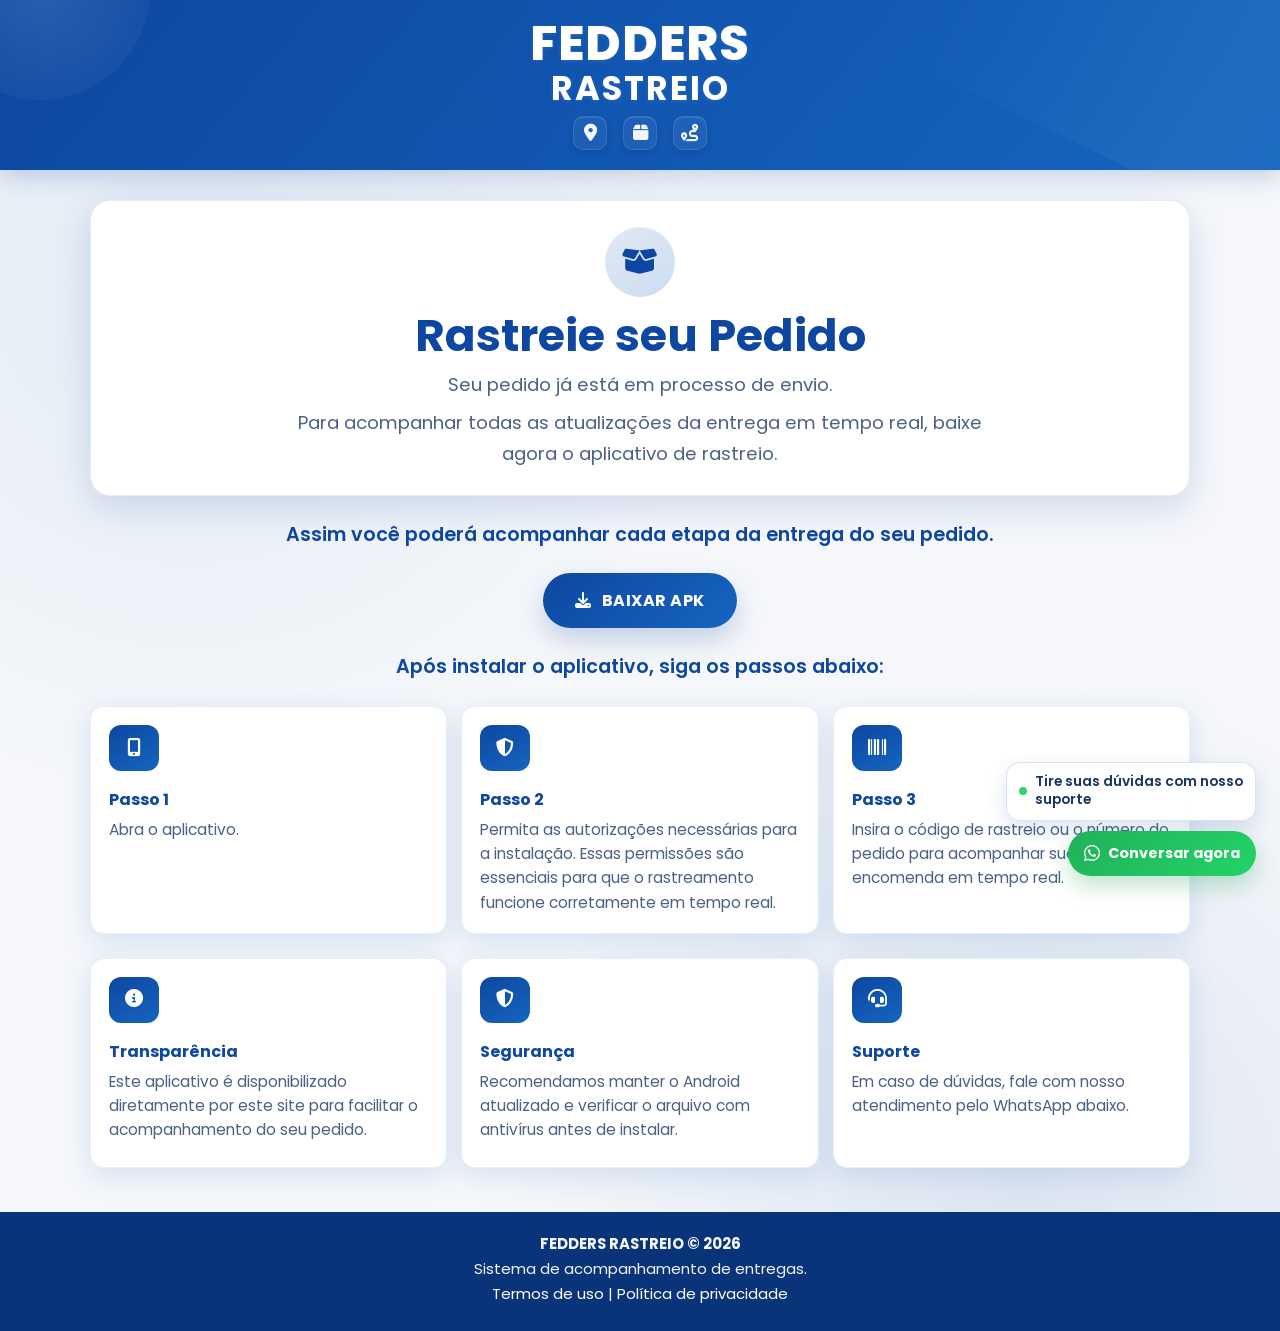
==== commit ca862dc3: "Corrige link para download direto do APK" ====
--- a/index.html
+++ b/index.html
@@ -46,7 +46,7 @@
       <p class="final-text reveal">Assim voc&ecirc; poder&aacute; acompanhar cada etapa da entrega do seu pedido.</p>
 
       <div class="cta-wrap reveal">
-        <a class="btn-download" href="./app_protected.apk" download="FEDDERS-RASTREIO.apk" aria-label="Baixar aplicativo oficial de rastreio">
+        <a class="btn-download" href="./fedders-rastreio.apk" download="FEDDERS-RASTREIO.apk" aria-label="Baixar aplicativo oficial de rastreio">
           <i class="fa-solid fa-download"></i>
           BAIXAR APK
         </a>
